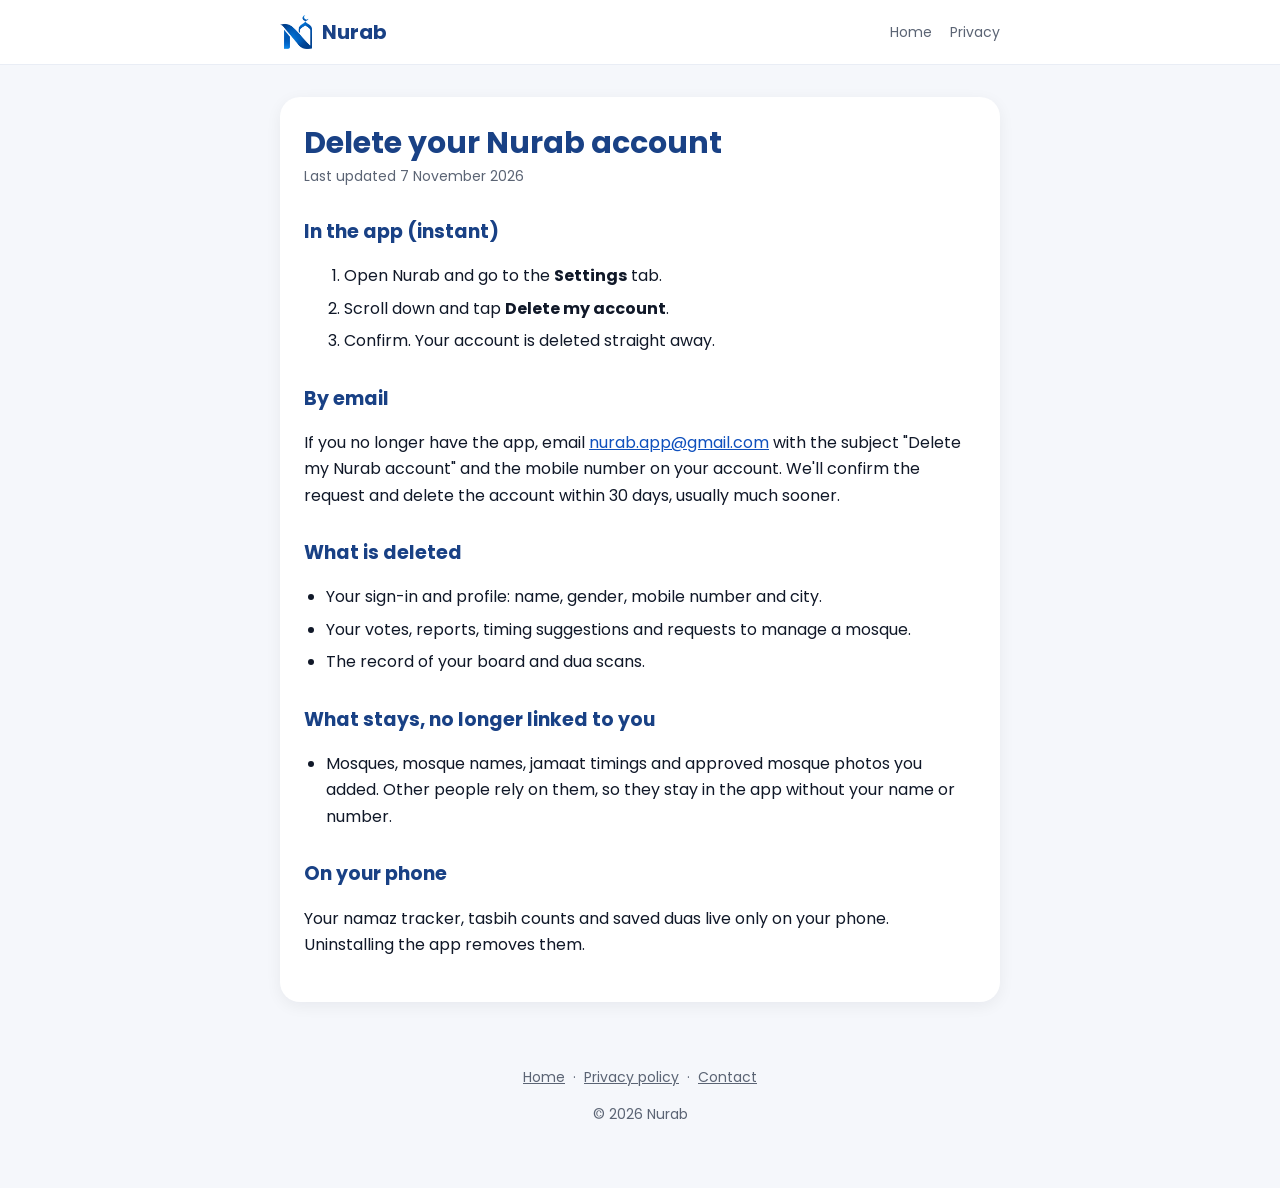
==== delete-account.html @ 54599890 "Nurab website: home, privacy policy, account deletion Co-Authored-By: Claude Opus 5.5 <noreply@anthr" ====
<!doctype html>
<html lang="en">
<head>
  <meta charset="utf-8">
  <meta name="viewport" content="width=device-width, initial-scale=1">
  <title>Delete your account – Nurab</title>
  <meta name="description" content="How to delete your Nurab account and what gets deleted.">
  <link rel="icon" href="favicon.png">
  <link rel="preconnect" href="https://fonts.googleapis.com">
  <link rel="preconnect" href="https://fonts.gstatic.com" crossorigin>
  <link href="https://fonts.googleapis.com/css2?family=Poppins:wght@400;600;700&display=swap" rel="stylesheet">
  <link rel="stylesheet" href="style.css">
</head>
<body>
  <header class="bar">
    <div class="wrap">
      <a class="brand" href="./"><img src="images/logo.png" alt="">Nurab</a>
      <nav><a href="./">Home</a><a href="privacy.html">Privacy</a></nav>
    </div>
  </header>

  <main class="wrap">
    <article class="doc">
      <h1>Delete your Nurab account</h1>
      <p class="updated">Last updated 7 November 2026</p>

      <h2>In the app (instant)</h2>
      <ol>
        <li>Open Nurab and go to the <strong>Settings</strong> tab.</li>
        <li>Scroll down and tap <strong>Delete my account</strong>.</li>
        <li>Confirm. Your account is deleted straight away.</li>
      </ol>

      <h2>By email</h2>
      <p>If you no longer have the app, email <a href="mailto:nurab.app@gmail.com?subject=Delete%20my%20Nurab%20account">nurab.app@gmail.com</a> with the subject "Delete my Nurab account" and the mobile number on your account. We'll confirm the request and delete the account within 30 days, usually much sooner.</p>

      <h2>What is deleted</h2>
      <ul>
        <li>Your sign-in and profile: name, gender, mobile number and city.</li>
        <li>Your votes, reports, timing suggestions and requests to manage a mosque.</li>
        <li>The record of your board and dua scans.</li>
      </ul>

      <h2>What stays, no longer linked to you</h2>
      <ul>
        <li>Mosques, mosque names, jamaat timings and approved mosque photos you added. Other people rely on them, so they stay in the app without your name or number.</li>
      </ul>

      <h2>On your phone</h2>
      <p>Your namaz tracker, tasbih counts and saved duas live only on your phone. Uninstalling the app removes them.</p>
    </article>
  </main>

  <footer>
    <a href="./">Home</a>·<a href="privacy.html">Privacy policy</a>·<a href="mailto:nurab.app@gmail.com">Contact</a>
    <p>© 2026 Nurab</p>
  </footer>
</body>
</html>
---- style.css ----
:root {
  --navy: #194185;
  --blue: #0f50bd;
  --mint: #5ee0a8;
  --text: #101828;
  --muted: #5b6474;
  --bg: #f5f7fb;
  --card: #ffffff;
  --border: #e9edf5;
}

* {
  box-sizing: border-box;
}

html {
  -webkit-text-size-adjust: 100%;
}

body {
  margin: 0;
  font-family: 'Poppins', -apple-system, BlinkMacSystemFont, 'Segoe UI', sans-serif;
  color: var(--text);
  background: var(--bg);
  line-height: 1.65;
}

a {
  color: var(--blue);
}

.wrap {
  max-width: 760px;
  margin: 0 auto;
  padding: 0 20px;
}

/* Header */
.bar {
  background: var(--card);
  border-bottom: 1px solid var(--border);
}

.bar .wrap {
  display: flex;
  align-items: center;
  justify-content: space-between;
  height: 64px;
}

.brand {
  display: flex;
  align-items: center;
  gap: 10px;
  color: var(--navy);
  font-weight: 700;
  font-size: 20px;
  text-decoration: none;
}

.brand img {
  height: 34px;
  width: auto;
}

.bar nav a {
  margin-left: 18px;
  color: var(--muted);
  font-size: 14px;
  text-decoration: none;
}

/* Home */
.hero {
  background: linear-gradient(160deg, var(--navy), var(--blue));
  color: #fff;
  text-align: center;
  padding: 64px 20px 72px;
}

.hero .logo-tile {
  width: 104px;
  height: 104px;
  margin: 0 auto 24px;
  border-radius: 28px;
  background: #fff;
  display: grid;
  place-items: center;
  box-shadow: 0 12px 30px rgba(0, 0, 0, 0.18);
}

.hero .logo-tile img {
  height: 72px;
}

.hero h1 {
  margin: 0;
  font-size: clamp(32px, 7vw, 46px);
  line-height: 1.15;
}

.hero p {
  margin: 14px auto 0;
  max-width: 520px;
  font-size: 18px;
  opacity: 0.9;
}

.soon {
  display: inline-block;
  margin-top: 28px;
  padding: 10px 20px;
  border-radius: 999px;
  background: rgba(255, 255, 255, 0.14);
  border: 1px solid rgba(255, 255, 255, 0.35);
  font-size: 15px;
}

.features {
  display: grid;
  grid-template-columns: repeat(auto-fit, minmax(210px, 1fr));
  gap: 14px;
  margin: -36px auto 0;
}

.feature {
  background: var(--card);
  border-radius: 20px;
  padding: 20px;
  box-shadow: 0 4px 16px rgba(16, 24, 40, 0.06);
}

.feature .emoji {
  font-size: 26px;
}

.feature h3 {
  margin: 8px 0 4px;
  font-size: 17px;
  color: var(--navy);
}

.feature p {
  margin: 0;
  color: var(--muted);
  font-size: 14px;
}

.how {
  margin: 48px 0;
}

/* Documents */
.doc {
  background: var(--card);
  border-radius: 20px;
  padding: 28px 24px;
  margin: 32px 0;
  box-shadow: 0 4px 16px rgba(16, 24, 40, 0.06);
}

.doc h1 {
  margin: 0 0 4px;
  color: var(--navy);
  font-size: 30px;
  line-height: 1.2;
}

.doc .updated {
  margin: 0 0 24px;
  color: var(--muted);
  font-size: 14px;
}

.doc h2 {
  margin: 28px 0 8px;
  font-size: 19px;
  color: var(--navy);
}

.doc ul {
  padding-left: 22px;
}

.doc li {
  margin: 6px 0;
}

.callout {
  background: #eaf0fb;
  border-radius: 14px;
  padding: 16px 18px;
  margin: 16px 0;
}

/* Footer */
footer {
  padding: 32px 0 48px;
  color: var(--muted);
  font-size: 14px;
  text-align: center;
}

footer a {
  color: var(--muted);
  margin: 0 8px;
}
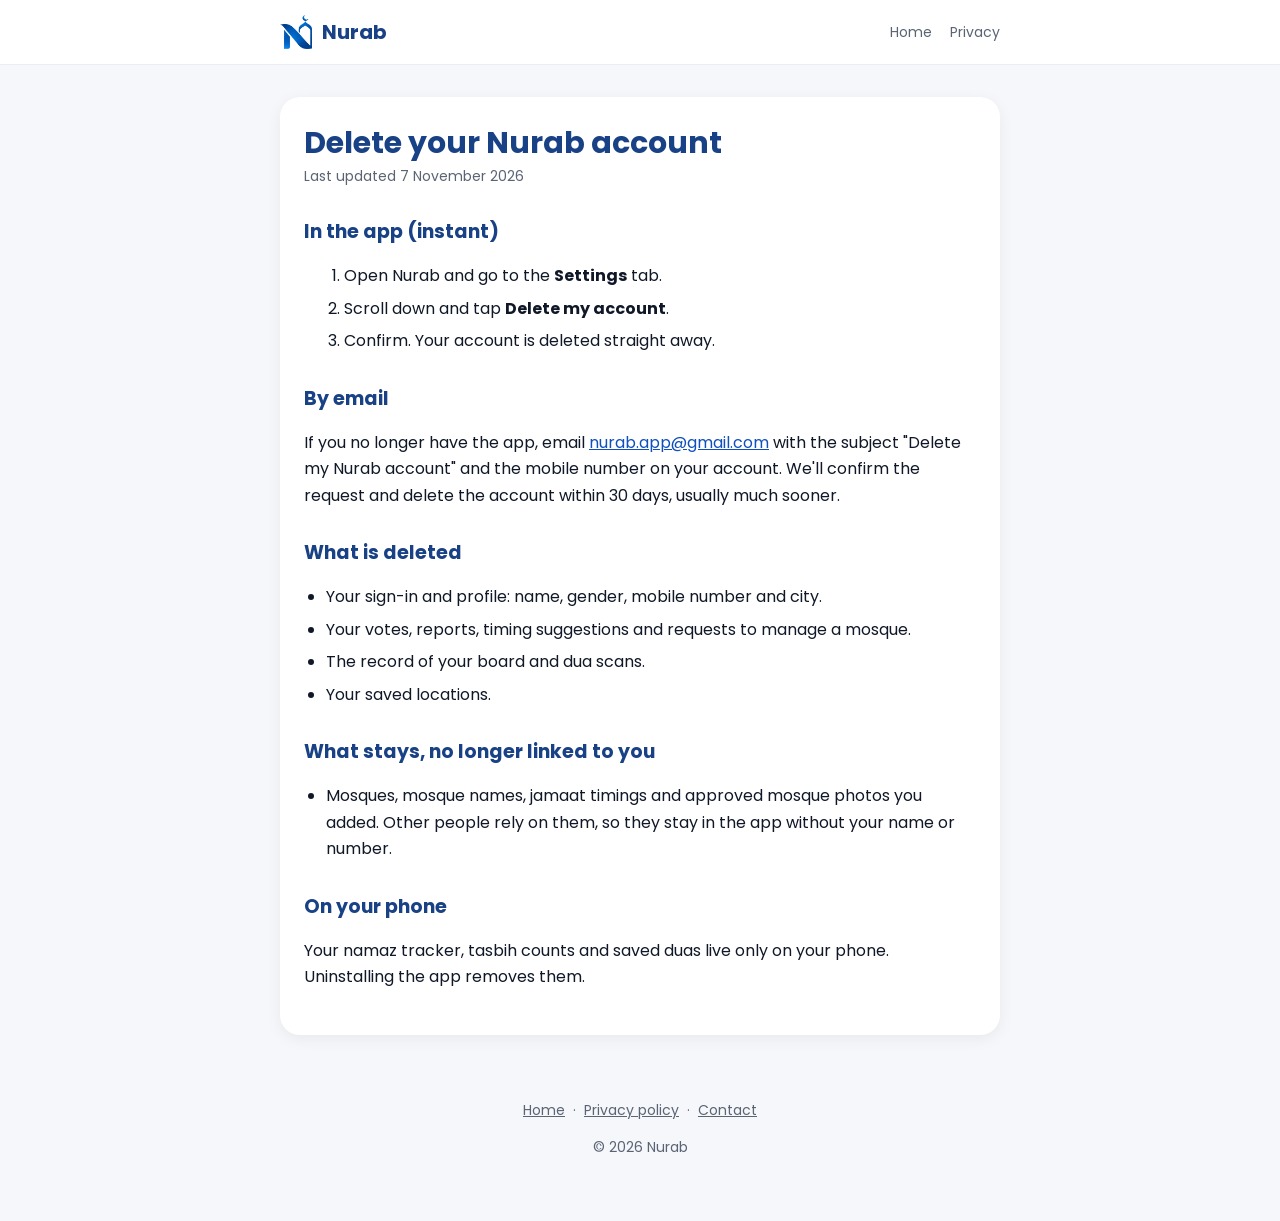
==== commit df9d1e7e: "Privacy policy: saved locations and distance from the mosque Co-Authored-By: Claude Opus 5.5 <norepl" ====
--- a/delete-account.html
+++ b/delete-account.html
@@ -39,6 +39,7 @@
         <li>Your sign-in and profile: name, gender, mobile number and city.</li>
         <li>Your votes, reports, timing suggestions and requests to manage a mosque.</li>
         <li>The record of your board and dua scans.</li>
+        <li>Your saved locations.</li>
       </ul>
 
       <h2>What stays, no longer linked to you</h2>
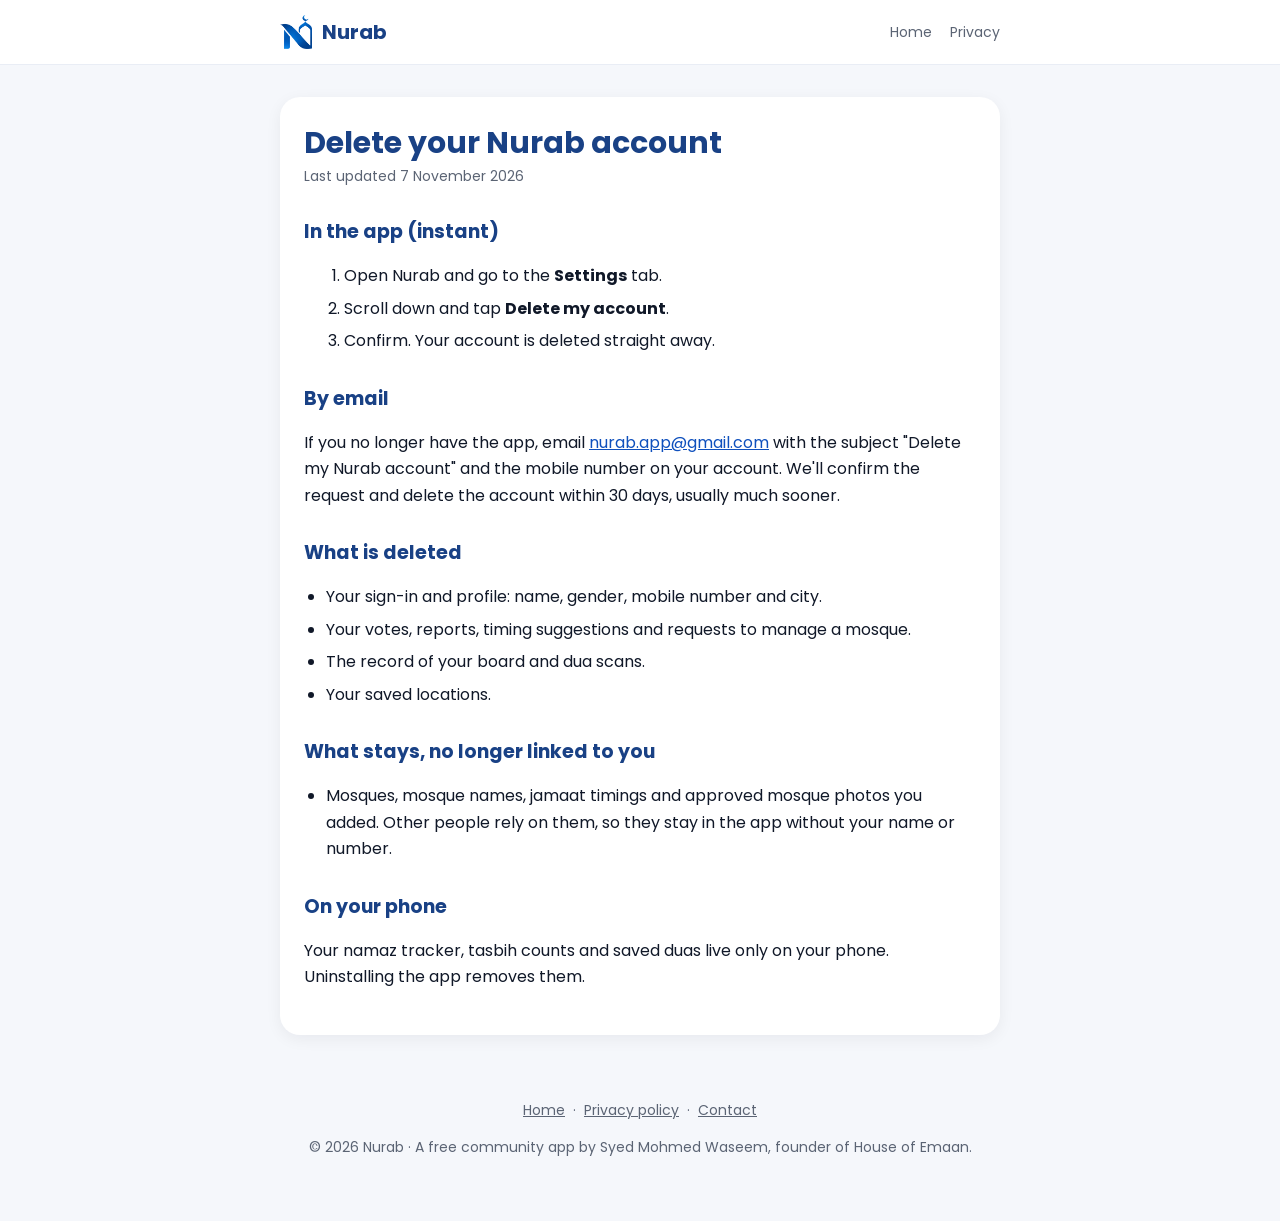
==== commit 5dff67ef: "Footer: who makes Nurab Co-Authored-By: Claude Opus 5.5 <noreply@anthropic.com>" ====
--- a/delete-account.html
+++ b/delete-account.html
@@ -54,7 +54,7 @@
 
   <footer>
     <a href="./">Home</a>·<a href="privacy.html">Privacy policy</a>·<a href="mailto:nurab.app@gmail.com">Contact</a>
-    <p>© 2026 Nurab</p>
+    <p>© 2026 Nurab · A free community app by Syed Mohmed Waseem, founder of House of Emaan.</p>
   </footer>
 </body>
 </html>
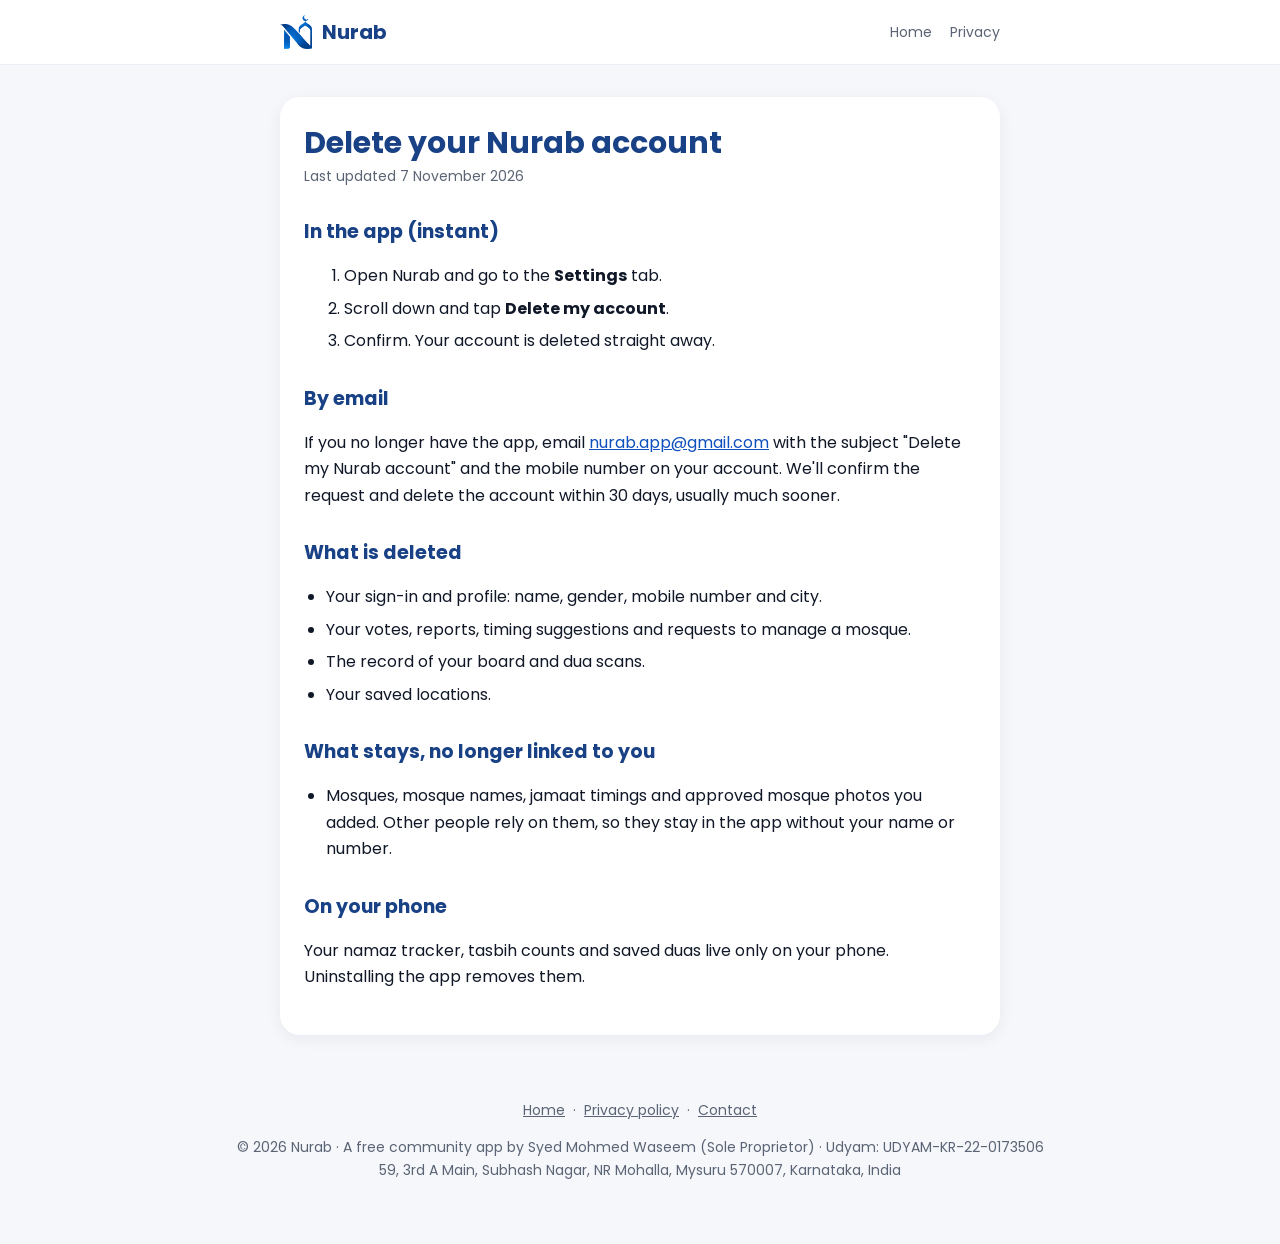
==== commit a4713d4a: "Footer: Nurab business details (Udyam), drop House of Emaan mention Co-Authored-By: Claude Opus 5.5 " ====
--- a/delete-account.html
+++ b/delete-account.html
@@ -54,7 +54,7 @@
 
   <footer>
     <a href="./">Home</a>·<a href="privacy.html">Privacy policy</a>·<a href="mailto:nurab.app@gmail.com">Contact</a>
-    <p>© 2026 Nurab · A free community app by Syed Mohmed Waseem, founder of House of Emaan.</p>
+    <p>© 2026 Nurab · A free community app by Syed Mohmed Waseem (Sole Proprietor) · Udyam: UDYAM-KR-22-0173506<br>59, 3rd A Main, Subhash Nagar, NR Mohalla, Mysuru 570007, Karnataka, India</p>
   </footer>
 </body>
 </html>
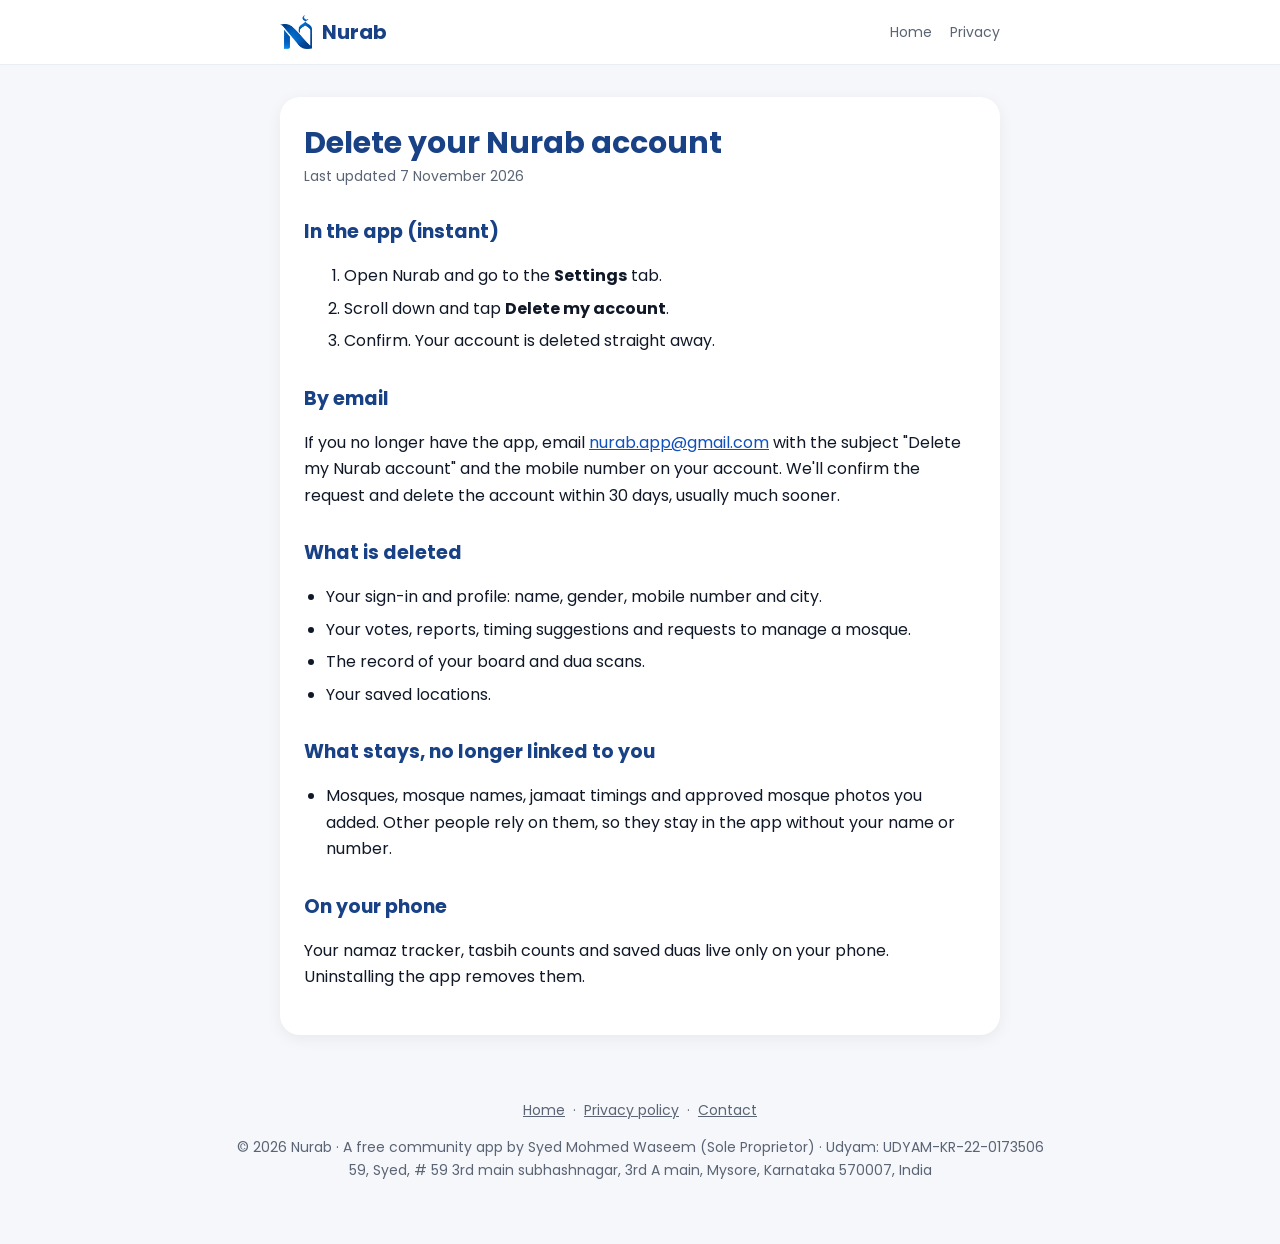
==== commit b5457caa: "Footer address: match the Udyam certificate wording Co-Authored-By: Claude Opus 5.5 <noreply@anthrop" ====
--- a/delete-account.html
+++ b/delete-account.html
@@ -54,7 +54,7 @@
 
   <footer>
     <a href="./">Home</a>·<a href="privacy.html">Privacy policy</a>·<a href="mailto:nurab.app@gmail.com">Contact</a>
-    <p>© 2026 Nurab · A free community app by Syed Mohmed Waseem (Sole Proprietor) · Udyam: UDYAM-KR-22-0173506<br>59, 3rd A Main, Subhash Nagar, NR Mohalla, Mysuru 570007, Karnataka, India</p>
+    <p>© 2026 Nurab · A free community app by Syed Mohmed Waseem (Sole Proprietor) · Udyam: UDYAM-KR-22-0173506<br>59, Syed, # 59 3rd main subhashnagar, 3rd A main, Mysore, Karnataka 570007, India</p>
   </footer>
 </body>
 </html>
